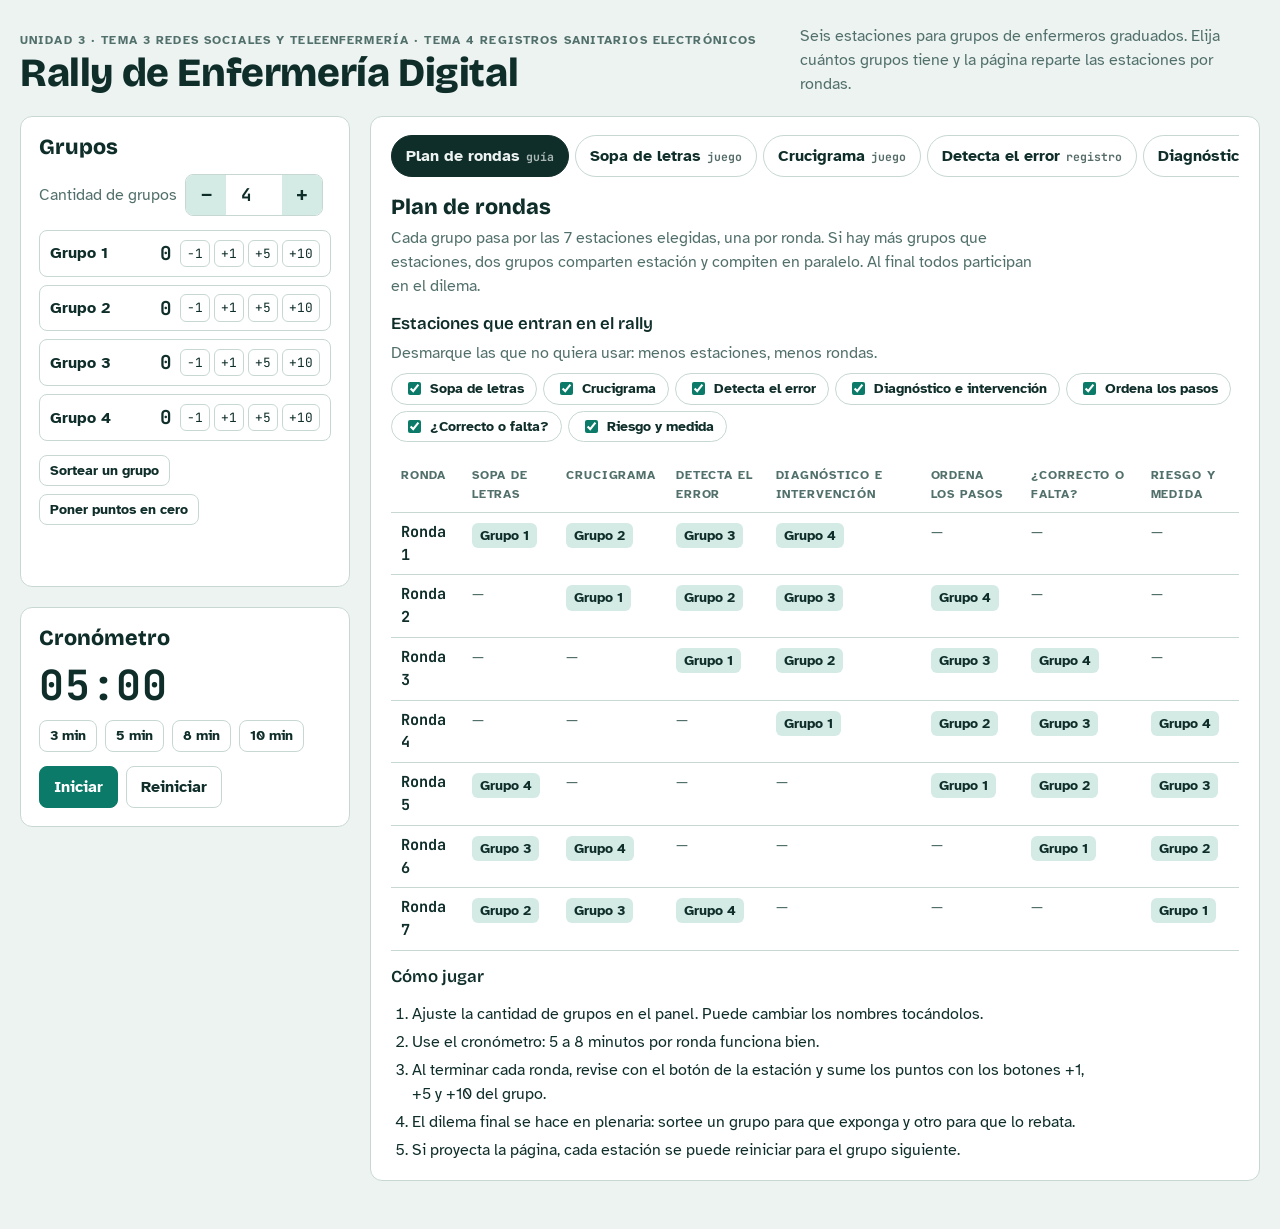
==== rally.html @ b7be3655 "Agregar Rally de Enfermería Digital por estaciones Nuevo juego en rally.html con cantidad de grupos " ====
<!doctype html>
<html lang="es">
<head>
<meta charset="utf-8">
<meta name="viewport" content="width=device-width, initial-scale=1, viewport-fit=cover">
<meta name="description" content="Rally por estaciones para grupos de la Unidad 3 de TIC aplicada en Enfermería.">
<style>
:root{color-scheme:light;padding-top:env(safe-area-inset-top,0px);padding-bottom:env(safe-area-inset-bottom,0px)}
body{margin:0;font:14px system-ui,sans-serif}
img{max-width:100%}
[hidden]{display:none!important}
</style>
<title>Rally de Enfermería Digital</title>
<meta name="claude:viewport-fit-sides" content="cover">
<link rel="preconnect" href="https://fonts.googleapis.com">
<link rel="preconnect" href="https://fonts.gstatic.com" crossorigin>
<link rel="stylesheet" href="https://fonts.googleapis.com/css2?family=Atkinson+Hyperlegible:wght@400;700&family=Bricolage+Grotesque:opsz,wght@12..96,600;12..96,800&family=JetBrains+Mono:wght@500;700&display=swap">
<style>
/* Layout: panel lateral fijo (grupos, puntos, cronómetro) + área de estaciones con pestañas; en teléfono se apila. */
:root{
  --bg:#EDF3F1; --surface:#FFFFFF; --ink:#0F2E2A; --muted:#52706B; --line:#C7D8D3;
  --accent:#0B7A68; --accent-ink:#FFFFFF; --accent-soft:#D4EBE5;
  --ok:#1D7438; --ok-soft:#DCF0E1; --bad:#BE3328; --bad-soft:#F8DDD9;
  --found:#F3C552; --found-ink:#2B2104; --paper-rule:#DCE8F2;
  --f-display:"Bricolage Grotesque", "Segoe UI", system-ui, sans-serif;
  --f-body:"Atkinson Hyperlegible", "Segoe UI", system-ui, sans-serif;
  --f-mono:"JetBrains Mono", ui-monospace, Consolas, monospace;
}
@media (prefers-color-scheme: dark){ :root:not([data-theme="light"]){
  --bg:#0D1917; --surface:#142422; --ink:#E2EEEB; --muted:#8EABA5; --line:#2A423E;
  --accent:#3CC3A6; --accent-ink:#06201B; --accent-soft:#183B35;
  --ok:#62D08F; --ok-soft:#173424; --bad:#FF7E70; --bad-soft:#3B1D1A;
  --found:#C9A033; --found-ink:#1B1403; --paper-rule:#1F3532; color-scheme:dark; } }
:root[data-theme="dark"]{
  --bg:#0D1917; --surface:#142422; --ink:#E2EEEB; --muted:#8EABA5; --line:#2A423E;
  --accent:#3CC3A6; --accent-ink:#06201B; --accent-soft:#183B35;
  --ok:#62D08F; --ok-soft:#173424; --bad:#FF7E70; --bad-soft:#3B1D1A;
  --found:#C9A033; --found-ink:#1B1403; --paper-rule:#1F3532; color-scheme:dark; }

*{box-sizing:border-box}
body{background:var(--bg);color:var(--ink);font-family:var(--f-body);font-size:16px;line-height:1.5;
  padding-left:max(16px,env(safe-area-inset-left,0px));padding-right:max(16px,env(safe-area-inset-right,0px));padding-block:24px 48px}
h1,h2,h3{font-family:var(--f-display);text-wrap:balance;margin:0;line-height:1.15}
h1{font-size:clamp(1.7rem,3.4vw,2.5rem);font-weight:800;letter-spacing:-.01em}
h2{font-size:1.35rem;font-weight:800}
h3{font-size:1.05rem;font-weight:600}
p{margin:0}
button,input,select{font:inherit;color:inherit}
button{cursor:pointer}
:focus-visible{outline:3px solid var(--accent);outline-offset:2px}
.wrap{max-width:1240px;margin:0 auto;display:flex;flex-direction:column;gap:20px}
.top{display:flex;flex-wrap:wrap;align-items:end;justify-content:space-between;gap:12px}
.eyebrow{font-size:.78rem;text-transform:uppercase;letter-spacing:.09em;color:var(--muted);font-weight:700}
.layout{display:grid;grid-template-columns:330px minmax(0,1fr);gap:20px;align-items:start}
@media (max-width:900px){.layout{grid-template-columns:minmax(0,1fr)}}
.panel{background:var(--surface);border:1px solid var(--line);border-radius:12px;padding:18px;display:flex;flex-direction:column;gap:14px;min-width:0}
aside{display:flex;flex-direction:column;gap:20px;position:sticky;top:calc(env(safe-area-inset-top,0px) + 12px)}
@media (max-width:900px){aside{position:static}}

.btn{border:1px solid var(--line);background:var(--surface);border-radius:8px;padding:8px 14px;font-weight:700}
.btn:hover{border-color:var(--accent)}
.btn.primary{background:var(--accent);color:var(--accent-ink);border-color:var(--accent)}
.btn.small{padding:4px 10px;font-size:.88rem}
.row{display:flex;flex-wrap:wrap;gap:8px;align-items:center}
.muted{color:var(--muted)}

/* grupos */
.stepper{display:flex;align-items:center;gap:0;border:1px solid var(--line);border-radius:8px;overflow:hidden;width:max-content}
.stepper button{border:0;background:var(--accent-soft);width:40px;height:40px;font-size:1.2rem;font-weight:700}
.stepper input{width:56px;height:40px;border:0;text-align:center;font-family:var(--f-mono);font-weight:700;font-size:1.1rem;background:var(--surface)}
.groups{display:flex;flex-direction:column;gap:8px;list-style:none;margin:0;padding:0}
.group{display:grid;grid-template-columns:minmax(0,1fr) auto auto;gap:8px;align-items:center;padding:8px 10px;border:1px solid var(--line);border-radius:8px}
.group.lead{border-color:var(--accent);background:var(--accent-soft)}
.group input{border:0;background:transparent;font-weight:700;min-width:0;width:100%;padding:2px 0}
.score{font-family:var(--f-mono);font-weight:700;font-size:1.2rem;min-width:2.5ch;text-align:right;font-variant-numeric:tabular-nums}
.pts{display:flex;gap:4px}
.pts button{border:1px solid var(--line);background:var(--surface);border-radius:6px;font-family:var(--f-mono);font-size:.8rem;padding:3px 6px}
.pick{font-family:var(--f-display);font-weight:800;font-size:1.2rem;color:var(--accent);min-height:1.5em}

/* cronómetro */
.clock{font-family:var(--f-mono);font-size:2.6rem;font-weight:700;letter-spacing:.02em;font-variant-numeric:tabular-nums;line-height:1}
.clock.done{color:var(--bad);animation:blink 1s steps(2) 4}
@keyframes blink{50%{opacity:.25}}
@media (prefers-reduced-motion:reduce){.clock.done{animation:none}}

/* pestañas */
.tabs{display:flex;gap:6px;overflow-x:auto;padding-bottom:4px;scrollbar-width:thin}
.tab{flex:0 0 auto;border:1px solid var(--line);background:var(--surface);border-radius:999px;padding:8px 14px;font-weight:700;white-space:nowrap}
.tab[aria-selected="true"]{background:var(--ink);color:var(--bg);border-color:var(--ink)}
.tab .kind{font-family:var(--f-mono);font-size:.72rem;opacity:.7;margin-left:6px}
.station{display:flex;flex-direction:column;gap:16px}
.station-head{display:flex;flex-wrap:wrap;justify-content:space-between;gap:10px;align-items:start}
.station-head p{max-width:65ch}
.badge{font-family:var(--f-mono);font-size:.8rem;border:1px solid var(--accent);color:var(--accent);border-radius:999px;padding:2px 10px;white-space:nowrap}
.result{border-radius:8px;padding:10px 14px;font-weight:700}
.result.good{background:var(--ok-soft);color:var(--ok)}
.result.mid{background:var(--bad-soft);color:var(--bad)}

/* plan */
.table-wrap{overflow-x:auto}
table{border-collapse:collapse;width:100%;font-size:.95rem}
th,td{border-bottom:1px solid var(--line);padding:8px 10px;text-align:left;vertical-align:top}
th{font-size:.78rem;text-transform:uppercase;letter-spacing:.07em;color:var(--muted)}
td.r{font-family:var(--f-mono);font-weight:700}
.chip{display:inline-block;border-radius:6px;padding:2px 8px;background:var(--accent-soft);font-weight:700;font-size:.88rem;margin:2px 4px 2px 0}
ol.rules{margin:0;padding-left:1.3em;display:flex;flex-direction:column;gap:4px;max-width:70ch}

/* sopa */
.ws{display:grid;grid-template-columns:minmax(0,auto) minmax(0,1fr);gap:20px;align-items:start}
@media (max-width:760px){.ws{grid-template-columns:minmax(0,1fr)}}
.grid{display:grid;gap:2px;touch-action:none;user-select:none;-webkit-user-select:none;width:min(100%,560px);aspect-ratio:1;max-width:100%}
.cell{display:flex;align-items:center;justify-content:center;font-family:var(--f-mono);font-weight:700;font-size:clamp(.7rem,2.2vw,1.1rem);border-radius:4px;background:var(--bg);cursor:pointer}
.cell.sel{background:var(--accent);color:var(--accent-ink)}
.cell.found{background:var(--found);color:var(--found-ink)}
.clues{list-style:none;margin:0;padding:0;display:flex;flex-direction:column;gap:8px}
.clues li{display:grid;grid-template-columns:auto minmax(0,1fr);gap:10px;align-items:baseline;padding-bottom:8px;border-bottom:1px dashed var(--line)}
.clues .n{font-family:var(--f-mono);color:var(--muted);font-size:.85rem}
.clues .ans{font-family:var(--f-mono);font-size:.85rem;color:var(--muted);letter-spacing:.08em}
.clues li.ok .ans{color:var(--ok);font-weight:700}
.clues li.ok{opacity:.75}

/* nota de enfermería */
.note{background:var(--surface);border:1px solid var(--line);border-left:6px solid var(--accent);border-radius:8px;padding:18px 20px;
  background-image:repeating-linear-gradient(to bottom,transparent 0 35px,var(--paper-rule) 35px 36px);line-height:36px;font-size:1.05rem}
.note-meta{font-family:var(--f-mono);font-size:.82rem;color:var(--muted);line-height:1.6;margin-bottom:6px}
.seg{border:0;background:transparent;padding:2px 3px;border-radius:4px;text-align:left;line-height:1.6;display:inline;font-size:inherit}
.seg:hover{background:var(--accent-soft)}
.seg.marked{background:var(--bad-soft);text-decoration:underline wavy var(--bad);text-underline-offset:4px}
.seg.hit{background:var(--ok-soft);text-decoration:underline wavy var(--ok)}
.seg.miss{outline:2px dashed var(--bad);outline-offset:1px}
.seg.wrong{background:var(--bad-soft);text-decoration:line-through}
.why{margin:0;padding-left:1.2em;display:flex;flex-direction:column;gap:6px}

/* ordenar */
.seg-toggle{display:flex;flex-wrap:wrap;gap:6px}
.steps{list-style:none;margin:0;padding:0;display:flex;flex-direction:column;gap:8px}
.step{display:grid;grid-template-columns:2.2em minmax(0,1fr) auto;gap:10px;align-items:center;border:1px solid var(--line);border-radius:8px;padding:10px 12px;background:var(--surface)}
.step .pos{font-family:var(--f-mono);font-weight:700;color:var(--muted)}
.step.ok{border-color:var(--ok);background:var(--ok-soft)}
.step.no{border-color:var(--bad);background:var(--bad-soft)}
.step .mv{display:flex;gap:4px}
.step .mv button{width:36px;height:36px;border:1px solid var(--line);border-radius:6px;background:var(--surface);font-weight:700}

/* correcto o falta */
.cards{display:grid;grid-template-columns:repeat(auto-fill,minmax(260px,1fr));gap:12px}
.card{border:1px solid var(--line);border-radius:10px;padding:14px;display:flex;flex-direction:column;gap:10px;background:var(--surface)}
.card .q{font-weight:700}
.card .opts{display:flex;gap:6px;margin-top:auto}
.card .opts button{flex:1;border:1px solid var(--line);border-radius:6px;padding:6px;background:var(--bg);font-weight:700}
.card.good{border-color:var(--ok)}
.card.bad{border-color:var(--bad)}
.card .exp{font-size:.92rem}
.card.good .verdict{color:var(--ok);font-weight:700}
.card.bad .verdict{color:var(--bad);font-weight:700}

/* emparejar */
.match{display:flex;flex-direction:column;gap:10px}
.mrow{display:grid;grid-template-columns:minmax(0,1fr) minmax(0,1fr);gap:12px;align-items:center;padding:10px 12px;border:1px solid var(--line);border-radius:8px}
@media (max-width:620px){.mrow{grid-template-columns:minmax(0,1fr)}}
.mrow select{width:100%;padding:8px;border:1px solid var(--line);border-radius:6px;background:var(--bg)}
.mrow.ok{border-color:var(--ok);background:var(--ok-soft)}
.mrow.no{border-color:var(--bad);background:var(--bad-soft)}

/* dilema */
.dilemma{border:2px solid var(--ink);border-radius:12px;padding:20px;display:flex;flex-direction:column;gap:12px}
.dilemma ol{margin:0;padding-left:1.3em;display:flex;flex-direction:column;gap:6px}
.dilemma .who{font-family:var(--f-mono);font-size:.85rem;color:var(--muted)}
/* selección de estaciones */
.toggles{display:flex;flex-wrap:wrap;gap:6px}
.toggles label{display:inline-flex;gap:6px;align-items:center;border:1px solid var(--line);border-radius:999px;padding:4px 12px;font-weight:700;font-size:.9rem;cursor:pointer}
.toggles input{accent-color:var(--accent)}

/* crucigrama */
.cwgrid{display:grid;gap:2px;max-width:100%}
.cwcell{position:relative;aspect-ratio:1;background:var(--surface);border:1.5px solid var(--ink);border-radius:3px}
.cwcell input{width:100%;height:100%;border:0;background:transparent;text-align:center;font-family:var(--f-mono);font-weight:700;font-size:clamp(.75rem,2.4vw,1.2rem);text-transform:uppercase;padding:0;border-radius:2px}
.cwcell input:focus{outline:3px solid var(--accent);outline-offset:-3px}
.cwcell .num{position:absolute;top:2px;left:3px;font-size:.6rem;font-family:var(--f-mono);color:var(--muted);pointer-events:none;line-height:1}
.cwblank{aspect-ratio:1}
.cwcell.act{background:var(--accent-soft)}
.cwcell.ok{background:var(--ok-soft)}
.cwcell.bad{background:var(--bad-soft)}
.clues li{cursor:pointer}
.clues li.act{background:var(--accent-soft);border-radius:6px}

/* NANDA-NIC */
.nrow{display:grid;grid-template-columns:minmax(0,1.3fr) minmax(0,1fr) minmax(0,1fr);gap:10px;align-items:center;padding:10px 12px;border:1px solid var(--line);border-radius:8px}
@media (max-width:760px){.nrow{grid-template-columns:minmax(0,1fr)}}
.nrow select{width:100%;padding:8px;border:1px solid var(--line);border-radius:6px;background:var(--bg)}
.nrow select.ok{border-color:var(--ok);background:var(--ok-soft)}
.nrow select.no{border-color:var(--bad);background:var(--bad-soft)}
.nhead{display:grid;grid-template-columns:minmax(0,1.3fr) minmax(0,1fr) minmax(0,1fr);gap:10px;padding:0 12px;font-size:.78rem;text-transform:uppercase;letter-spacing:.07em;color:var(--muted);font-weight:700}
@media (max-width:760px){.nhead{display:none}}
</style>
</head>
<body>
<div class="wrap">
  <header class="top">
    <div>
      <div class="eyebrow">Unidad 3 · Tema 3 Redes sociales y teleenfermería · Tema 4 Registros sanitarios electrónicos</div>
      <h1>Rally de Enfermería Digital</h1>
    </div>
    <p class="muted" style="max-width:46ch">Seis estaciones para grupos de enfermeros graduados. Elija cuántos grupos tiene y la página reparte las estaciones por rondas.</p>
  </header>

  <div class="layout">
    <aside>
      <section class="panel" aria-labelledby="g-title">
        <h2 id="g-title">Grupos</h2>
        <div class="row">
          <label for="gcount" class="muted">Cantidad de grupos</label>
          <div class="stepper">
            <button type="button" id="gminus" aria-label="Quitar un grupo">−</button>
            <input id="gcount" type="number" min="1" max="12" value="4" inputmode="numeric">
            <button type="button" id="gplus" aria-label="Agregar un grupo">+</button>
          </div>
        </div>
        <ul class="groups" id="groups"></ul>
        <div class="row">
          <button class="btn small" id="pickGroup" type="button">Sortear un grupo</button>
          <button class="btn small" id="resetScores" type="button">Poner puntos en cero</button>
        </div>
        <div class="pick" id="pickOut" aria-live="polite"></div>
        <p class="muted" id="resetConfirm" hidden>
          ¿Borrar todos los puntos?
          <button class="btn small" id="resetYes" type="button">Sí, borrar</button>
          <button class="btn small" id="resetNo" type="button">Cancelar</button>
        </p>
      </section>

      <section class="panel" aria-labelledby="t-title">
        <h2 id="t-title">Cronómetro</h2>
        <div class="clock" id="clock" aria-live="off">05:00</div>
        <div class="row" id="presets">
          <button class="btn small" data-min="3" type="button">3 min</button>
          <button class="btn small" data-min="5" type="button">5 min</button>
          <button class="btn small" data-min="8" type="button">8 min</button>
          <button class="btn small" data-min="10" type="button">10 min</button>
        </div>
        <div class="row">
          <button class="btn primary" id="tStart" type="button">Iniciar</button>
          <button class="btn" id="tReset" type="button">Reiniciar</button>
        </div>
      </section>
    </aside>

    <main class="panel" style="padding:18px 20px">
      <div class="tabs" role="tablist" id="tabs"></div>
      <div id="stations"></div>
    </main>
  </div>
</div>

<script>
(function(){
"use strict";
const $=(s,r=document)=>r.querySelector(s);
const el=(tag,attrs={},...kids)=>{const e=document.createElement(tag);for(const k in attrs){if(k==="class")e.className=attrs[k];else if(k==="text")e.textContent=attrs[k];else if(k.startsWith("on"))e.addEventListener(k.slice(2),attrs[k]);else e.setAttribute(k,attrs[k]);}kids.flat().forEach(c=>e.append(c));return e;};
const shuffle=(a,r=Math.random)=>{a=a.slice();for(let i=a.length-1;i>0;i--){const j=Math.floor(r()*(i+1));[a[i],a[j]]=[a[j],a[i]];}return a;};
const store={get(k,d){try{const v=localStorage.getItem(k);return v?JSON.parse(v):d;}catch(e){return d;}},set(k,v){try{localStorage.setItem(k,JSON.stringify(v));}catch(e){}}};

/* ---------- GRUPOS ---------- */
let G=store.get("rally-groups",{n:4,names:[],scores:[]});
function norm(){G.n=Math.max(1,Math.min(12,parseInt(G.n)||1));for(let i=0;i<G.n;i++){if(!G.names[i])G.names[i]="Grupo "+(i+1);if(typeof G.scores[i]!=="number")G.scores[i]=0;}}
function save(){store.set("rally-groups",G);}
function renderGroups(){
  norm();$("#gcount").value=G.n;
  const ul=$("#groups");ul.innerHTML="";
  const max=Math.max(...G.scores.slice(0,G.n));
  for(let i=0;i<G.n;i++){
    const name=el("input",{id:"gname"+i,"aria-label":"Nombre del grupo "+(i+1),value:G.names[i]});
    name.addEventListener("input",()=>{G.names[i]=name.value||("Grupo "+(i+1));save();renderPlan();});
    const sc=el("span",{class:"score",text:G.scores[i]});
    const pts=el("div",{class:"pts"},
      ...[-1,1,5,10].map(v=>el("button",{type:"button","aria-label":(v>0?"Sumar ":"Restar ")+Math.abs(v)+" a "+G.names[i],text:(v>0?"+":"−")+Math.abs(v),onclick:()=>{G.scores[i]=G.scores[i]+v;save();renderGroups();}})));
    ul.append(el("li",{class:"group"+(max>0&&G.scores[i]===max?" lead":"")},name,sc,pts));
  }
}
function setCount(n){G.n=n;norm();save();renderGroups();renderPlan();}
$("#gminus").onclick=()=>setCount(G.n-1);
$("#gplus").onclick=()=>setCount(G.n+1);
$("#gcount").addEventListener("change",e=>setCount(e.target.value));
$("#pickGroup").onclick=()=>{const i=Math.floor(Math.random()*G.n);$("#pickOut").textContent="Le toca a: "+G.names[i];};
$("#resetScores").onclick=()=>{$("#resetConfirm").hidden=false;};
$("#resetNo").onclick=()=>{$("#resetConfirm").hidden=true;};
$("#resetYes").onclick=()=>{G.scores=G.scores.map(()=>0);save();renderGroups();$("#resetConfirm").hidden=true;};

/* ---------- CRONÓMETRO ---------- */
let total=300,left=300,timer=null,actx=null;
const fmt=s=>String(Math.floor(s/60)).padStart(2,"0")+":"+String(s%60).padStart(2,"0");
function drawClock(){const c=$("#clock");c.textContent=fmt(left);c.classList.toggle("done",left===0);}
function beep(){try{actx=actx||new (window.AudioContext||window.webkitAudioContext)();[0,.35,.7].forEach(t=>{const o=actx.createOscillator(),g=actx.createGain();o.frequency.value=880;o.connect(g);g.connect(actx.destination);g.gain.setValueAtTime(.2,actx.currentTime+t);g.gain.exponentialRampToValueAtTime(.001,actx.currentTime+t+.3);o.start(actx.currentTime+t);o.stop(actx.currentTime+t+.3);});}catch(e){}}
function stop(){clearInterval(timer);timer=null;$("#tStart").textContent="Iniciar";}
$("#tStart").onclick=()=>{
  try{actx=actx||new (window.AudioContext||window.webkitAudioContext)();}catch(e){}
  if(timer){stop();return;}
  if(left===0)left=total;
  $("#tStart").textContent="Pausar";
  timer=setInterval(()=>{left=Math.max(0,left-1);drawClock();if(left===0){stop();beep();}},1000);
};
$("#tReset").onclick=()=>{stop();left=total;drawClock();};
$("#presets").addEventListener("click",e=>{const m=e.target.dataset.min;if(!m)return;stop();total=left=m*60;drawClock();});

/* ---------- ESTACIONES ---------- */
const STATIONS=[
  {id:"plan",name:"Plan de rondas",kind:"guía"},
  {id:"sopa",name:"Sopa de letras",kind:"juego",pts:"1 pt por palabra",rot:true},
  {id:"cruci",name:"Crucigrama",kind:"juego",pts:"1 pt por palabra",rot:true},
  {id:"error",name:"Detecta el error",kind:"registro",pts:"2 pts por error, −1 por marca falsa",rot:true},
  {id:"nanda",name:"Diagnóstico e intervención",kind:"NANDA-NIC",pts:"1 pt por acierto",rot:true},
  {id:"orden",name:"Ordena los pasos",kind:"protocolo",pts:"5 pts si todo está en orden",rot:true},
  {id:"juicio",name:"¿Correcto o falta?",kind:"ética",pts:"1 pt por acierto",rot:true},
  {id:"empareja",name:"Riesgo y medida",kind:"seguridad",pts:"1 pt por par",rot:true},
  {id:"dilema",name:"Dilema final",kind:"debate",pts:"hasta 10 pts"}
];
function activeRot(){const on=store.get("rally-on",null);const all=STATIONS.filter(s=>s.rot);const act=on?all.filter(s=>on.includes(s.id)):all;return act.length?act:all;}
const tabs=$("#tabs"),host=$("#stations");
let current=store.get("rally-tab","plan");
STATIONS.forEach(s=>{
  tabs.append(el("button",{class:"tab",role:"tab",id:"tab-"+s.id,"aria-controls":"st-"+s.id,type:"button",onclick:()=>show(s.id)},s.name,el("span",{class:"kind",text:s.kind})));
  host.append(el("section",{class:"station",id:"st-"+s.id,role:"tabpanel","aria-labelledby":"tab-"+s.id}));
});
function show(id){current=id;store.set("rally-tab",id);STATIONS.forEach(s=>{$("#tab-"+s.id).setAttribute("aria-selected",s.id===id);$("#st-"+s.id).hidden=s.id!==id;});}
function head(s,desc,...extra){return el("div",{class:"station-head"},el("div",{style:"display:flex;flex-direction:column;gap:6px"},el("h2",{text:s.name}),el("p",{class:"muted",text:desc})),el("div",{class:"row"},s.pts?el("span",{class:"badge",text:s.pts}):"",...extra));}
const S=id=>STATIONS.find(s=>s.id===id);

/* PLAN */
function renderPlan(){
  const box=$("#st-plan");box.innerHTML="";
  const ROT=activeRot();
  box.append(head(S("plan"),"Cada grupo pasa por las "+ROT.length+" estaciones elegidas, una por ronda. Si hay más grupos que estaciones, dos grupos comparten estación y compiten en paralelo. Al final todos participan en el dilema."));
  const tg=el("div",{class:"toggles"});
  STATIONS.filter(s=>s.rot).forEach(s=>{const cb=el("input",{type:"checkbox",id:"on-"+s.id});cb.checked=ROT.includes(s);
    cb.addEventListener("change",()=>{const ids=[...tg.querySelectorAll("input:checked")].map(x=>x.id.slice(3));if(!ids.length){cb.checked=true;return;}store.set("rally-on",ids);renderPlan();});
    tg.append(el("label",{for:"on-"+s.id},cb,s.name));});
  box.append(el("div",{style:"display:flex;flex-direction:column;gap:8px"},el("h3",{text:"Estaciones que entran en el rally"}),el("p",{class:"muted",text:"Desmarque las que no quiera usar: menos estaciones, menos rondas."}),tg));
  const rows=ROT.map((_,r)=>{
    const by=ROT.map(()=>[]);
    for(let g=0;g<G.n;g++)by[(g+r)%ROT.length].push(G.names[g]);
    return el("tr",{},el("td",{class:"r",text:"Ronda "+(r+1)}),...by.map(list=>el("td",{},...(list.length?list.map(n=>el("span",{class:"chip",text:n})):[el("span",{class:"muted",text:"—"})]))));
  });
  box.append(el("div",{class:"table-wrap"},el("table",{},el("thead",{},el("tr",{},el("th",{text:"Ronda"}),...ROT.map(s=>el("th",{text:s.name})))),el("tbody",{},...rows))));
  box.append(el("h3",{text:"Cómo jugar"}));
  box.append(el("ol",{class:"rules"},
    el("li",{text:"Ajuste la cantidad de grupos en el panel. Puede cambiar los nombres tocándolos."}),
    el("li",{text:"Use el cronómetro: 5 a 8 minutos por ronda funciona bien."}),
    el("li",{text:"Al terminar cada ronda, revise con el botón de la estación y sume los puntos con los botones +1, +5 y +10 del grupo."}),
    el("li",{text:"El dilema final se hace en plenaria: sortee un grupo para que exponga y otro para que lo rebata."}),
    el("li",{text:"Si proyecta la página, cada estación se puede reiniciar para el grupo siguiente."})
  ));
}

/* SOPA DE LETRAS */
const WORDS=[
  ["TELEENFERMERIA","Cuidado enfermero brindado a distancia con apoyo de las TIC."],
  ["TELEMONITOREO","Seguimiento remoto de glucemia, peso o presión con dispositivos conectados."],
  ["CONSENTIMIENTO","Se obtiene antes de publicar la imagen de un paciente y puede revocarse en cualquier momento."],
  ["AUTENTICACION","Verifica que quien entra al RSE es realmente quien dice ser."],
  ["INTEROPERABLE","Así debe ser un RSE para que la alergia registrada en el centro de salud aparezca en el hospital."],
  ["BRECHADIGITAL","Desigualdad en acceso a internet y dispositivos (dos palabras, juntas)."],
  ["TRAZABILIDAD","Permite reconstruir quién hizo qué, cuándo y por qué durante el cuidado."],
  ["CONFIDENCIAL","Información que solo conocen quienes participan en la atención del paciente."],
  ["AUDITORIA","Revela que 19 personas sin relación asistencial abrieron la historia de un paciente."],
  ["PRIVACIDAD","Derecho del paciente a decidir quién conoce sus datos de salud."],
  ["ENMIENDA","Forma correcta de corregir una dosis mal registrada sin borrar el original."],
  ["CIFRADO","Vuelve ilegibles los datos de una laptop perdida para quien no tiene la clave."]
];
const SIZE=15;
let ws=null,showWords=false;
function mulberry(a){return function(){a|=0;a=a+0x6D2B79F5|0;let t=Math.imul(a^a>>>15,1|a);t=t+Math.imul(t^t>>>7,61|t)^t;return((t^t>>>14)>>>0)/4294967296;};}
function buildWS(seed){
  const dirs=[[0,1],[1,0],[1,1],[-1,1],[0,-1],[-1,0],[-1,-1],[1,-1]];
  for(let attempt=0;attempt<50;attempt++){
    const r=mulberry(seed+attempt*7919),grid=Array(SIZE*SIZE).fill(""),place=[];let ok=true;
    for(const [w] of [...WORDS].sort((a,b)=>b[0].length-a[0].length)){
      let done=false;
      for(let t=0;t<400&&!done;t++){
        const [dr,dc]=dirs[Math.floor(r()*dirs.length)],r0=Math.floor(r()*SIZE),c0=Math.floor(r()*SIZE);
        const r1=r0+dr*(w.length-1),c1=c0+dc*(w.length-1);
        if(r1<0||r1>=SIZE||c1<0||c1>=SIZE)continue;
        const cells=[];let fits=true;
        for(let k=0;k<w.length;k++){const i=(r0+dr*k)*SIZE+(c0+dc*k);if(grid[i]&&grid[i]!==w[k]){fits=false;break;}cells.push(i);}
        if(!fits)continue;
        cells.forEach((i,k)=>grid[i]=w[k]);place.push({w,cells});done=true;
      }
      if(!done){ok=false;break;}
    }
    if(!ok)continue;
    const L="AEIOUSRNTLCDMPBGVQHFJ";
    for(let i=0;i<grid.length;i++)if(!grid[i])grid[i]=L[Math.floor(r()*L.length)];
    return {grid,place,found:new Set()};
  }
}
function renderSopa(seed){
  ws=buildWS(seed);const box=$("#st-sopa");box.innerHTML="";
  const toggle=el("button",{class:"btn small",type:"button",text:showWords?"Ocultar palabras":"Mostrar palabras"});
  toggle.onclick=()=>{showWords=!showWords;toggle.textContent=showWords?"Ocultar palabras":"Mostrar palabras";drawClues();};
  box.append(head(S("sopa"),"Las palabras no están en una lista: hay que deducirlas de cada pista. Pueden estar en horizontal, vertical, diagonal y al revés. Arrastre sobre las letras para marcarlas.",toggle,el("button",{class:"btn small",type:"button",text:"Nueva sopa",onclick:()=>renderSopa(Date.now()%100000)})));
  const grid=el("div",{class:"grid",style:`grid-template-columns:repeat(${SIZE},1fr)`,role:"grid","aria-label":"Sopa de letras"});
  ws.grid.forEach((ch,i)=>grid.append(el("div",{class:"cell","data-i":i,text:ch})));
  const status=el("div",{class:"result good",id:"wsStatus",hidden:""});
  const clues=el("ol",{class:"clues",id:"clues"});
  box.append(el("div",{class:"ws"},grid,el("div",{style:"display:flex;flex-direction:column;gap:12px;min-width:0"},status,clues)));
  let start=null,line=[];
  const cellAt=e=>{const t=document.elementFromPoint(e.clientX,e.clientY);return t&&t.classList.contains("cell")?+t.dataset.i:null;};
  const paint=()=>grid.querySelectorAll(".cell").forEach(c=>c.classList.toggle("sel",line.includes(+c.dataset.i)));
  grid.addEventListener("pointerdown",e=>{const i=cellAt(e);if(i===null)return;start=i;line=[i];paint();grid.setPointerCapture(e.pointerId);e.preventDefault();});
  grid.addEventListener("pointermove",e=>{if(start===null)return;const i=cellAt(e);if(i===null)return;
    const r0=Math.floor(start/SIZE),c0=start%SIZE,r1=Math.floor(i/SIZE),c1=i%SIZE,dr=r1-r0,dc=c1-c0;
    if(dr!==0&&dc!==0&&Math.abs(dr)!==Math.abs(dc))return;
    const n=Math.max(Math.abs(dr),Math.abs(dc)),sr=Math.sign(dr),sc=Math.sign(dc);line=[];
    for(let k=0;k<=n;k++)line.push((r0+sr*k)*SIZE+(c0+sc*k));paint();});
  const end=()=>{if(start===null)return;
    const key=line.join(","),rev=line.slice().reverse().join(",");
    const hit=ws.place.find(p=>!ws.found.has(p.w)&&(p.cells.join(",")===key||p.cells.join(",")===rev));
    if(hit){ws.found.add(hit.w);hit.cells.forEach(i=>grid.children[i].classList.add("found"));drawClues();}
    start=null;line=[];paint();};
  grid.addEventListener("pointerup",end);grid.addEventListener("pointercancel",end);
  drawClues();
}
function drawClues(){
  const ol=$("#clues");if(!ol)return;ol.innerHTML="";
  WORDS.forEach(([w,clue],k)=>{
    const got=ws.found.has(w);
    const ans=got||showWords?w:"_ ".repeat(w.length).trim()+"  ("+w.length+")";
    ol.append(el("li",{class:got?"ok":""},el("span",{class:"n",text:String(k+1).padStart(2,"0")}),el("div",{},el("div",{text:clue}),el("div",{class:"ans",text:ans}))));
  });
  const st=$("#wsStatus");st.hidden=ws.found.size===0;
  st.textContent=ws.found.size===WORDS.length?"¡Completa! "+WORDS.length+" de "+WORDS.length+" palabras.":"Encontradas: "+ws.found.size+" de "+WORDS.length;
}

/* DETECTA EL ERROR */
const NOTE=[
  {t:"Paciente masculino de 68 años, con diagnóstico de neumonía adquirida en la comunidad; antecedentes de HTA y DM2.",e:false},
  {t:"Paciente se ve bien y tranquilo.",e:true,why:"Es una apreciación subjetiva: no describe hallazgos observables ni medibles (conciencia, patrón respiratorio, coloración)."},
  {t:"14:00 · T° 38,5 °C, FC 98 lpm, FR 24 rpm, PA 138/84 mmHg, SatO₂ 92 % con O₂ por cánula nasal a 2 L/min.",e:false},
  {t:"Se deja registrada la ceftriaxona 1 g IV de las 16:00 para adelantar trabajo.",e:true,why:"Nunca se registra una intervención antes de realizarla. Si no se administra, el registro es falso y pone en riesgo al paciente."},
  {t:"Refiere dolor torácico 3/10 (EVA), punzante, en hemitórax derecho, que aumenta con la tos.",e:false},
  {t:"Se informa al médico.",e:true,why:"Falta a quién, a qué hora, qué se informó y qué indicó. Sin esos datos no hay trazabilidad."},
  {t:"Paracetamol: se borra «2 g» y se reemplaza por «1 g».",e:true,why:"No se borra un registro. Se hace una enmienda que conserve el original, con fecha, hora, motivo y firma."},
  {t:"El hijo solicita información; se consulta al paciente, consciente y orientado, que autoriza informar solo su estado general.",e:false},
  {t:"Pte c/ NAC, s/p ATB, BIC OK.",e:true,why:"Abreviaturas no estandarizadas y ambiguas (por ejemplo, «s/p» puede leerse como «sin pauta» o «status post»). Generan errores de interpretación."},
  {t:"Registrado con el usuario de la Lcda. Torres porque mi sesión estaba bloqueada.",e:true,why:"Cada registro debe hacerse con credenciales propias. Usar las de otra persona anula la autoría y la responsabilidad legal."},
  {t:"Se eleva la cabecera a 45°, se enseña tos asistida; el paciente realiza la técnica correctamente.",e:false}
];
function renderError(){
  const box=$("#st-error");box.innerHTML="";
  const errN=NOTE.filter(n=>n.e).length;
  const out=el("div",{}),why=el("div",{});
  box.append(head(S("error"),"Esta nota de enfermería de Juan Pérez tiene "+errN+" errores de registro. Toque cada frase incorrecta para marcarla y luego revise.",
    el("button",{class:"btn small primary",type:"button",text:"Revisar",onclick:check}),
    el("button",{class:"btn small",type:"button",text:"Reiniciar",onclick:renderError})));
  const note=el("div",{class:"note"},el("div",{class:"note-meta",text:"NOTA DE ENFERMERÍA · Medicina Interna · Cama 12 · Turno vespertino"}));
  NOTE.forEach((n,i)=>{const b=el("button",{class:"seg",type:"button","data-i":i,"aria-pressed":"false",text:n.t});b.onclick=()=>{if(b.dataset.locked)return;b.classList.toggle("marked");b.setAttribute("aria-pressed",b.classList.contains("marked"));};note.append(b," ");});
  box.append(note,out,why);
  function check(){
    let hit=0,fp=0;
    note.querySelectorAll(".seg").forEach(b=>{const n=NOTE[+b.dataset.i],m=b.classList.contains("marked");b.dataset.locked="1";b.classList.remove("marked");
      if(n.e&&m){b.classList.add("hit");hit++;}else if(n.e){b.classList.add("miss");}else if(m){b.classList.add("wrong");fp++;}});
    out.innerHTML="";out.append(el("div",{class:"result "+(hit===errN&&fp===0?"good":"mid"),text:`Errores encontrados: ${hit} de ${errN} · Marcas incorrectas: ${fp} · Puntaje sugerido: ${Math.max(0,hit*2-fp)}`}));
    why.innerHTML="";why.append(el("h3",{text:"Por qué son errores"}),el("ul",{class:"why"},...NOTE.filter(n=>n.e).map(n=>el("li",{},el("strong",{text:"«"+n.t+"» "}),n.why))));
  }
}

/* ORDENA LOS PASOS */
const SEQS={
  dosis:{label:"Corregir una dosis mal registrada en el RSE",steps:[
    "Detectar la discrepancia y verificar la dosis realmente administrada (orden médica, hoja de medicación, bomba).",
    "Valorar al paciente para descartar efectos por el error.",
    "Agregar una enmienda sin borrar ni sobrescribir el registro original.",
    "Indicar fecha, hora, motivo de la corrección y firmar con el usuario propio.",
    "Informar al médico o a la jefatura y notificar el evento según el protocolo de seguridad del paciente."]},
  tele:{label:"Alerta de telemonitoreo: paciente con insuficiencia cardíaca sube 2 kg en 48 h",steps:[
    "Verificar que el dato sea fiable: dispositivo, hora y condiciones de la medición.",
    "Contactar al paciente y valorar signos de alarma (disnea, ortopnea, edema, diuresis).",
    "Aplicar el protocolo de escalamiento y comunicar el caso al médico tratante.",
    "Ejecutar la conducta indicada: valoración presencial o ajuste del tratamiento.",
    "Documentar en el RSE la alerta, la valoración, la comunicación y la conducta.",
    "Programar el seguimiento y reforzar la educación sobre autocontrol del peso."]},
  red:{label:"Una publicación tuya con un paciente se vuelve viral y él pide retirarla",steps:[
    "Retirar la publicación de inmediato: el consentimiento es revocable.",
    "Conversar con el paciente, ofrecer disculpas y escuchar su preocupación.",
    "Informar a la jefatura o al comité de ética de la institución.",
    "Solicitar a la plataforma la eliminación de copias o capturas difundidas.",
    "Documentar lo actuado y revisar la política institucional de uso de redes."]}
};
let seqKey="dosis",seqOrder=[];
function renderOrden(reshuffle=true){
  const box=$("#st-orden");box.innerHTML="";
  const seq=SEQS[seqKey];
  if(reshuffle){do{seqOrder=shuffle(seq.steps.map((_,i)=>i));}while(seqOrder.every((v,i)=>v===i));}
  const out=el("div",{});
  box.append(head(S("orden"),"Elija un escenario. Los pasos están desordenados: muévalos con las flechas hasta dejar la secuencia correcta.",
    el("button",{class:"btn small primary",type:"button",text:"Revisar",onclick:()=>check()}),
    el("button",{class:"btn small",type:"button",text:"Mezclar otra vez",onclick:()=>renderOrden(true)})));
  box.append(el("div",{class:"seg-toggle"},...Object.entries(SEQS).map(([k,s])=>el("button",{class:"btn small"+(k===seqKey?" primary":""),type:"button",text:s.label,onclick:()=>{seqKey=k;renderOrden(true);}}))));
  const ul=el("ol",{class:"steps"});
  seqOrder.forEach((si,pos)=>{
    const up=el("button",{type:"button","aria-label":"Subir",text:"↑",onclick:()=>{if(pos>0){[seqOrder[pos-1],seqOrder[pos]]=[seqOrder[pos],seqOrder[pos-1]];renderOrden(false);}}});
    const dn=el("button",{type:"button","aria-label":"Bajar",text:"↓",onclick:()=>{if(pos<seqOrder.length-1){[seqOrder[pos+1],seqOrder[pos]]=[seqOrder[pos],seqOrder[pos+1]];renderOrden(false);}}});
    ul.append(el("li",{class:"step"},el("span",{class:"pos",text:pos+1}),el("span",{text:seq.steps[si]}),el("span",{class:"mv"},up,dn)));
  });
  box.append(ul,out);
  function check(){let ok=0;[...ul.children].forEach((li,pos)=>{const good=seqOrder[pos]===pos;li.classList.toggle("ok",good);li.classList.toggle("no",!good);if(good)ok++;});
    out.innerHTML="";out.append(el("div",{class:"result "+(ok===seqOrder.length?"good":"mid"),text:ok===seqOrder.length?"Secuencia correcta. 5 puntos.":ok+" de "+seqOrder.length+" pasos en su lugar. Discutan por qué y vuelvan a intentar."}));}
}

/* CORRECTO O FALTA */
const JUDGE=[
  ["Abrir con tu usuario la historia de un vecino hospitalizado en otro servicio para saber cómo sigue.",false,"Tener credenciales no autoriza el acceso: falta la relación asistencial. Además queda registrado en la auditoría."],
  ["Acceder a la historia restringida de un paciente inconsciente en Emergencias, registrando en el sistema el motivo del acceso.",true,"Es un acceso de emergencia justificado por beneficencia, con trazabilidad. El paciente debe ser informado después."],
  ["Enviar al WhatsApp del servicio la foto de una herida donde se ve la pulsera con el nombre del paciente.",false,"Expone datos identificativos en un canal no institucional y sin control de acceso."],
  ["Publicar en tu perfil profesional una infografía sobre pie diabético citando guías del MSP.",true,"Es educación sanitaria basada en evidencia y sin datos de pacientes."],
  ["Informar el diagnóstico al hijo de un paciente consciente y orientado sin consultarle a él.",false,"La información pertenece al paciente capaz. Se requiere su autorización."],
  ["Cerrar la sesión abierta de un colega y registrar el signo vital con tu propio usuario.",true,"Mantiene la autoría del registro y evita que otro responda por tu intervención."],
  ["Publicar: «Turno durísimo, perdimos al paciente de 34 años del accidente de la Perimetral».",false,"No hay nombre, pero la edad, el evento y el lugar permiten identificarlo de forma indirecta."],
  ["Hacer una videoconsulta desde una cafetería con el altavoz del teléfono.",false,"Terceros pueden escuchar información clínica. La privacidad del entorno también es responsabilidad del profesional."],
  ["Seguir la clasificación «riesgo bajo» de la IA aunque observas palidez, diaforesis y respuestas lentas.",false,"Es sesgo de automatización. El juicio clínico prevalece: hay que escalar y documentar la discrepancia."],
  ["Ofrecer seguimiento por llamada telefónica a los pacientes diabéticos que no tienen internet.",true,"Un modelo híbrido reduce la brecha digital sin excluir a los pacientes vulnerables."],
  ["Copiar la valoración del turno anterior en el RSE porque «el paciente sigue igual».",false,"El copiar y pegar perpetúa datos que ya no son ciertos y oculta cambios clínicos. Cada valoración debe ser actual."],
  ["Corregir un dato erróneo agregando una enmienda con fecha, hora, motivo y firma.",true,"Conserva la integridad y la trazabilidad del registro."]
];
function renderJuicio(){
  const box=$("#st-juicio");box.innerHTML="";
  let score=0,answered=0;const status=el("div",{class:"result good",hidden:""});
  box.append(head(S("juicio"),"Para cada situación, el grupo decide si la actuación es correcta o constituye una falta ética o legal. Justifiquen antes de tocar.",
    el("button",{class:"btn small",type:"button",text:"Reiniciar",onclick:renderJuicio})),status);
  const grid=el("div",{class:"cards"});
  shuffle(JUDGE).forEach(([q,right,exp])=>{
    const verdict=el("div",{class:"verdict"}),ex=el("p",{class:"exp",hidden:""},exp);
    const opts=el("div",{class:"opts"});
    const card=el("div",{class:"card"},el("p",{class:"q",text:q}),verdict,ex,opts);
    [["Correcto",true],["Falta",false]].forEach(([lab,val])=>opts.append(el("button",{type:"button",text:lab,onclick:()=>{
      if(card.dataset.done)return;card.dataset.done="1";answered++;const ok=val===right;if(ok)score++;
      card.classList.add(ok?"good":"bad");verdict.textContent=(ok?"Acierto. ":"No. ")+"Es "+(right?"correcto":"una falta")+".";ex.hidden=false;opts.hidden=true;
      status.hidden=false;status.textContent="Aciertos: "+score+" de "+answered+" (total "+JUDGE.length+")";}})));
    grid.append(card);
  });
  box.append(grid);
}

/* RIESGO Y MEDIDA */
const PAIRS=[
  ["Alguien ingresa al RSE con una contraseña robada.","Autenticación de doble factor"],
  ["Se pierde una laptop con historias clínicas descargadas.","Cifrado de datos"],
  ["Personal ajeno al caso abre la historia de una figura pública.","Auditoría de accesos"],
  ["Un estudiante en rotación puede ver diagnósticos psiquiátricos que no necesita.","Control de accesos por rol"],
  ["La alergia registrada en el centro de salud no aparece en el hospital.","Interoperabilidad de historias clínicas"],
  ["El paciente pide retirar la foto suya que se publicó con su permiso.","Revocación del consentimiento informado"],
  ["La sesión queda abierta en la estación de enfermería durante horas.","Cierre automático de sesión por inactividad"]
];
function renderEmpareja(){
  const box=$("#st-empareja");box.innerHTML="";const out=el("div",{});
  const opts=shuffle(PAIRS.map(p=>p[1]));
  box.append(head(S("empareja"),"Relacione cada situación de riesgo con la medida que la previene o la resuelve mejor. Cada medida se usa una sola vez.",
    el("button",{class:"btn small primary",type:"button",text:"Revisar",onclick:check}),
    el("button",{class:"btn small",type:"button",text:"Reiniciar",onclick:renderEmpareja})));
  const list=el("div",{class:"match"});
  shuffle(PAIRS.map((p,i)=>i)).forEach((i,k)=>{
    const sel=el("select",{id:"m"+k,"data-i":i,"aria-label":"Medida para: "+PAIRS[i][0]},el("option",{value:"",text:"Elija la medida…"}),...opts.map(o=>el("option",{value:o,text:o})));
    list.append(el("div",{class:"mrow"},el("span",{text:PAIRS[i][0]}),sel));
  });
  box.append(list,out);
  function check(){let ok=0;list.querySelectorAll("select").forEach(s=>{const good=s.value===PAIRS[+s.dataset.i][1];s.parentElement.classList.toggle("ok",good);s.parentElement.classList.toggle("no",!good);if(good)ok++;});
    out.innerHTML="";out.append(el("div",{class:"result "+(ok===PAIRS.length?"good":"mid"),text:"Pares correctos: "+ok+" de "+PAIRS.length}));}
}

/* DILEMA */
const DILEMMAS=[
  {t:"Teleenfermería y responsabilidad",c:"Por videollamada, una enfermera indica antipiréticos a una puérpera de 5 días con fiebre de 38 °C. A las 12 horas la paciente ingresa con sepsis puerperal. La institución no tiene protocolo de teleenfermería.",q:["¿Qué datos debió valorar que no podía obtener a distancia?","¿Qué «banderas rojas» obligan a derivar a atención presencial?","¿Quién responde: la enfermera, la institución o ambos? Argumenten."]},
  {t:"Romper el cristal",c:"Un paciente inconsciente llega a Emergencias. Su historia está restringida porque él pidió confidencialidad reforzada por su diagnóstico de VIH. Necesitan conocer su medicación habitual.",q:["¿Se justifica el acceso? Contrasten beneficencia y autonomía.","¿Qué condiciones debe cumplir ese acceso excepcional?","¿Se le informa al paciente cuando despierte? ¿Por qué?"]},
  {t:"La orden verbal",c:"A las 02:00, Juan Pérez presenta SatO₂ de 86 %, FR 30 rpm y confusión. El médico ordena por teléfono subir el oxígeno y administrar furosemida. Al día siguiente niega haber dado la orden.",q:["¿Cómo debió registrarse la orden verbal?","Redacten la nota en formato SOAPIE.","¿Qué elementos del registro protegen a la enfermera?"]},
  {t:"El algoritmo contra la enfermera",c:"El hospital adopta una IA que prioriza las alertas de telemonitoreo. En un mes, el personal deja de revisar las alertas de «riesgo bajo». Un paciente clasificado así sufre un evento adverso.",q:["¿Qué es el sesgo de automatización y cómo se previene?","¿Quién responde cuando el algoritmo falla?","Propongan tres reglas de uso seguro de la IA para el servicio."]},
  {t:"Perfil personal o profesional",c:"Una enfermera con 80 000 seguidores publica contenido educativo y también opiniones personales sobre la gestión del hospital donde trabaja. La dirección le pide cerrar la cuenta.",q:["¿Dónde termina la libertad de expresión y empieza el deber profesional?","¿Debe separar perfiles? ¿Basta con eso?","¿Es legítima la solicitud de la dirección?"]}
];
function renderDilema(){
  const box=$("#st-dilema");box.innerHTML="";
  const card=el("div",{});
  box.append(head(S("dilema"),"Saque un dilema al azar. Un grupo defiende una postura durante 3 minutos y otro la rebate. El resto evalúa los argumentos.",
    el("button",{class:"btn small primary",type:"button",text:"Sacar dilema",onclick:draw})),card);
  let last=-1;
  function draw(){
    let i;do{i=Math.floor(Math.random()*DILEMMAS.length);}while(i===last&&DILEMMAS.length>1);last=i;
    const d=DILEMMAS[i];let who="";
    if(G.n>=2){const [a,b]=shuffle([...Array(G.n).keys()]);who="Defiende: "+G.names[a]+" · Rebate: "+G.names[b];}
    else who="Responde: "+G.names[0];
    card.innerHTML="";card.append(el("div",{class:"dilemma"},el("div",{class:"who",text:who}),el("h3",{text:d.t}),el("p",{text:d.c}),el("ol",{},...d.q.map(x=>el("li",{text:x})))));
  }
  draw();
}

/* CRUCIGRAMA */
const CWW=[
  ["INTEGRIDAD","Propiedad del registro que se pierde si se borra un dato en lugar de enmendarlo."],
  ["REVOCABLE","Así es el consentimiento que dio el paciente para publicar su imagen."],
  ["ANONIMATO","Debe mantenerse en toda publicación sobre un caso clínico."],
  ["HIBRIDO","Modelo de teleenfermería que combina llamadas, visitas y tecnología para no excluir a nadie."],
  ["SECRETO","Deber profesional que sigue vigente cuando la enfermera usa redes sociales."],
  ["SOAPIE","Formato de nota: subjetivo, objetivo, análisis, plan, intervención y evaluación."],
  ["TRIAJE","Clasificación de prioridad que también se hace a distancia."],
  ["NANDA","Taxonomía internacional de diagnósticos de enfermería."],
  ["SESGO","___ de automatización: confiar ciegamente en lo que dice la IA."],
  ["FIRMA","Elemento electrónico que identifica al autor de cada registro."]
];
function buildCW(){
  const cells=new Map(),placed=[],K=(r,c)=>r+","+c,get=(r,c)=>cells.get(K(r,c));
  const fits=(w,r,c,d)=>{const dr=d,dc=1-d;if(get(r-dr,c-dc)||get(r+dr*w.length,c+dc*w.length))return -1;let n=0;
    for(let k=0;k<w.length;k++){const rr=r+dr*k,cc=c+dc*k,ch=get(rr,cc);if(ch){if(ch!==w[k])return -1;n++;}else if(get(rr+dc,cc+dr)||get(rr-dc,cc-dr))return -1;}return n;};
  const put=(w,clue,r,c,d)=>{for(let k=0;k<w.length;k++)cells.set(K(r+d*k,c+(1-d)*k),w[k]);placed.push({w,clue,r,c,d});};
  const list=[...CWW].sort((a,b)=>b[0].length-a[0].length);
  put(list[0][0],list[0][1],0,0,0);
  let pending=list.slice(1);
  for(let pass=0;pass<3&&pending.length;pass++){
    const next=[];
    for(const [w,clue] of pending){
      let best=null;
      for(const [key,ch] of cells){const [rr,cc]=key.split(",").map(Number);
        for(let k=0;k<w.length;k++){if(w[k]!==ch)continue;
          for(const d of [0,1]){const r=rr-d*k,c=cc-(1-d)*k,s=fits(w,r,c,d);if(s<1)continue;
            let r0=r,c0=c,r1=r+d*(w.length-1),c1=c+(1-d)*(w.length-1);
            for(const k2 of cells.keys()){const [a,b]=k2.split(",").map(Number);if(a<r0)r0=a;if(a>r1)r1=a;if(b<c0)c0=b;if(b>c1)c1=b;}
            const h=r1-r0+1,wd=c1-c0+1,score=s*1000-Math.max(h,wd)*10-h*wd/10;
            if(!best||score>best.score)best={r,c,d,score};}}}
      if(best)put(w,clue,best.r,best.c,best.d);else next.push([w,clue]);
    }
    pending=next;
  }
  let minR=Infinity,minC=Infinity,maxR=-Infinity,maxC=-Infinity;
  for(const k of cells.keys()){const [a,b]=k.split(",").map(Number);minR=Math.min(minR,a);minC=Math.min(minC,b);maxR=Math.max(maxR,a);maxC=Math.max(maxC,b);}
  const letters=new Map();for(const [k,v] of cells){const [a,b]=k.split(",").map(Number);letters.set(K(a-minR,b-minC),v);}
  placed.forEach(p=>{p.r-=minR;p.c-=minC;});
  placed.sort((a,b)=>a.r-b.r||a.c-b.c);
  let n=0;const startNum=new Map();
  placed.forEach(p=>{const k=K(p.r,p.c);if(!startNum.has(k))startNum.set(k,++n);p.n=startNum.get(k);});
  return {placed,letters,rows:maxR-minR+1,cols:maxC-minC+1,K};
}
const CWD=buildCW();
function renderCruci(){
  const box=$("#st-cruci");box.innerHTML="";
  const {placed,letters,rows,cols,K}=CWD;let dir=0,active=null;
  const out=el("div",{});
  box.append(head(S("cruci"),"Completen el crucigrama con conceptos de ambos temas. Toque una casilla dos veces para cambiar entre horizontal y vertical. No lleva tildes.",
    el("button",{class:"btn small primary",type:"button",text:"Revisar",onclick:check}),
    el("button",{class:"btn small",type:"button",text:"Mostrar solución",onclick:()=>{placed.forEach(p=>{for(let k=0;k<p.w.length;k++)inp(p.r+p.d*k,p.c+(1-p.d)*k).value=p.w[k];});}}),
    el("button",{class:"btn small",type:"button",text:"Reiniciar",onclick:renderCruci})));
  const owner=new Map();placed.forEach((p,i)=>{for(let k=0;k<p.w.length;k++){const key=K(p.r+p.d*k,p.c+(1-p.d)*k);if(!owner.has(key))owner.set(key,{});owner.get(key)[p.d]=i;}});
  const nums=new Map();placed.forEach(p=>nums.set(K(p.r,p.c),p.n));
  const grid=el("div",{class:"cwgrid",style:`grid-template-columns:repeat(${cols},minmax(0,1fr));width:min(100%,${cols*42}px)`});
  const inp=(r,c)=>document.getElementById("cw-"+r+"-"+c);
  const lists={0:el("ol",{class:"clues"}),1:el("ol",{class:"clues"})};
  function highlight(){grid.querySelectorAll(".cwcell").forEach(x=>x.classList.remove("act"));box.querySelectorAll(".clues li").forEach(li=>li.classList.toggle("act",+li.dataset.i===active));
    if(active==null)return;const p=placed[active];for(let k=0;k<p.w.length;k++)inp(p.r+p.d*k,p.c+(1-p.d)*k).parentElement.classList.add("act");}
  function move(r,c,step){const p=placed[active];if(!p)return;const k=(p.d?r-p.r:c-p.c)+step;if(k>=0&&k<p.w.length)inp(p.r+p.d*k,p.c+(1-p.d)*k).focus();}
  for(let r=0;r<rows;r++)for(let c=0;c<cols;c++){
    const key=K(r,c);
    if(!letters.has(key)){grid.append(el("div",{class:"cwblank"}));continue;}
    const i=el("input",{id:"cw-"+r+"-"+c,maxlength:"1",autocomplete:"off",autocapitalize:"characters",spellcheck:"false","aria-label":"Fila "+(r+1)+", columna "+(c+1)});
    const o=owner.get(key);
    i.addEventListener("focus",()=>{if(o[dir]===undefined)dir=o[0]!==undefined?0:1;active=o[dir];highlight();});
    i.addEventListener("mousedown",()=>{if(document.activeElement===i&&o[0]!==undefined&&o[1]!==undefined){dir=1-dir;active=o[dir];highlight();}});
    i.addEventListener("input",()=>{const v=i.value.toUpperCase().replace(/[^A-ZÑ]/g,"");i.value=v.slice(-1);i.parentElement.classList.remove("ok","bad");if(v)move(r,c,1);});
    i.addEventListener("keydown",e=>{
      if(e.key==="Backspace"&&!i.value){e.preventDefault();move(r,c,-1);}
      const arrows={ArrowRight:[0,1,0],ArrowLeft:[0,-1,0],ArrowDown:[1,0,1],ArrowUp:[-1,0,1]}[e.key];
      if(arrows){e.preventDefault();dir=arrows[2];const t=inp(r+arrows[0],c+arrows[1]);if(t)t.focus();else{const oo=owner.get(key);if(oo[dir]!==undefined){active=oo[dir];highlight();}}}});
    grid.append(el("div",{class:"cwcell"},nums.has(key)?el("span",{class:"num",text:nums.get(key)}):"",i));
  }
  placed.forEach((p,i)=>{const li=el("li",{"data-i":i},el("span",{class:"n",text:p.n}),el("div",{},el("div",{text:p.clue}),el("div",{class:"ans",text:p.w.length+" letras"})));
    li.onclick=()=>{dir=p.d;inp(p.r,p.c).focus();active=i;highlight();};lists[p.d].append(li);});
  box.append(el("div",{class:"ws"},grid,el("div",{style:"display:flex;flex-direction:column;gap:12px;min-width:0"},out,el("h3",{text:"Horizontales"}),lists[0],el("h3",{text:"Verticales"}),lists[1])));
  function check(){let ok=0;
    placed.forEach(p=>{let all=true;for(let k=0;k<p.w.length;k++){const e=inp(p.r+p.d*k,p.c+(1-p.d)*k),good=e.value===p.w[k];if(!good)all=false;e.parentElement.classList.toggle("ok",good);e.parentElement.classList.toggle("bad",!good);}if(all)ok++;});
    out.innerHTML="";out.append(el("div",{class:"result "+(ok===placed.length?"good":"mid"),text:"Palabras completas y correctas: "+ok+" de "+placed.length}));}
}

/* NANDA - NIC */
const NANDA=[
  ["SatO₂ 86 %, FR 30 rpm, confusión de inicio reciente.","Deterioro del intercambio de gases","Oxigenoterapia"],
  ["Tos productiva con secreciones espesas que no logra expulsar; roncus en base derecha.","Limpieza ineficaz de las vías aéreas","Mejorar la tos"],
  ["T° 38,5 °C, piel caliente al tacto, FC 98 lpm.","Hipertermia","Tratamiento de la fiebre"],
  ["Refiere dolor torácico 3/10, punzante, que aumenta con la tos; expresión facial de dolor.","Dolor agudo","Manejo del dolor"],
  ["DM2, infección activa, ingesta oral disminuida; glucemia actual 168 mg/dL.","Riesgo de nivel de glucemia inestable","Manejo de la hiperglucemia"],
  ["Pregunta para qué sirve el oxígeno y se retira la cánula al dormir.","Conocimientos deficientes","Enseñanza: procedimiento/tratamiento"],
  ["68 años, DM2, catéter venoso periférico con 72 h de permanencia.","Riesgo de infección","Mantenimiento de dispositivos de acceso venoso"],
  ["Refiere temor a «morir ahogado», está inquieto y pregunta varias veces por su familia.","Ansiedad","Disminución de la ansiedad"]
];
function renderNanda(){
  const box=$("#st-nanda");box.innerHTML="";const out=el("div",{});
  const dx=shuffle(NANDA.map(n=>n[1])),nic=shuffle(NANDA.map(n=>n[2]));
  box.append(head(S("nanda"),"Segundo día de hospitalización de Juan Pérez. Para cada grupo de datos, elijan la etiqueta diagnóstica NANDA y la intervención NIC prioritaria. Cada opción se usa una sola vez.",
    el("button",{class:"btn small primary",type:"button",text:"Revisar",onclick:check}),
    el("button",{class:"btn small",type:"button",text:"Reiniciar",onclick:renderNanda})));
  const list=el("div",{class:"match"},el("div",{class:"nhead"},el("span",{text:"Datos de valoración"}),el("span",{text:"Diagnóstico NANDA"}),el("span",{text:"Intervención NIC"})));
  shuffle(NANDA.map((_,i)=>i)).forEach((i,k)=>{
    const s1=el("select",{id:"nd"+k,"data-i":i,"data-col":"1","aria-label":"Diagnóstico para: "+NANDA[i][0]},el("option",{value:"",text:"Diagnóstico…"}),...dx.map(o=>el("option",{value:o,text:o})));
    const s2=el("select",{id:"ni"+k,"data-i":i,"data-col":"2","aria-label":"Intervención para: "+NANDA[i][0]},el("option",{value:"",text:"Intervención…"}),...nic.map(o=>el("option",{value:o,text:o})));
    list.append(el("div",{class:"nrow"},el("span",{text:NANDA[i][0]}),s1,s2));
  });
  box.append(list,out,el("p",{class:"muted",text:"Las etiquetas siguen la denominación usual en español de NANDA-I y NIC. Si su carrera usa otra edición, aproveche las diferencias para discutir."}));
  function check(){let ok=0;list.querySelectorAll("select").forEach(s=>{const good=s.value===NANDA[+s.dataset.i][+s.dataset.col];s.classList.toggle("ok",good);s.classList.toggle("no",!good);if(good)ok++;});
    out.innerHTML="";out.append(el("div",{class:"result "+(ok===NANDA.length*2?"good":"mid"),text:"Aciertos: "+ok+" de "+NANDA.length*2}));}
}

/* INICIO */
renderGroups();renderPlan();renderSopa(20261107);renderCruci();renderNanda();renderError();renderOrden(true);renderJuicio();renderEmpareja();renderDilema();drawClock();
show(STATIONS.some(s=>s.id===current)?current:"plan");
})();
</script>

</body>
</html>
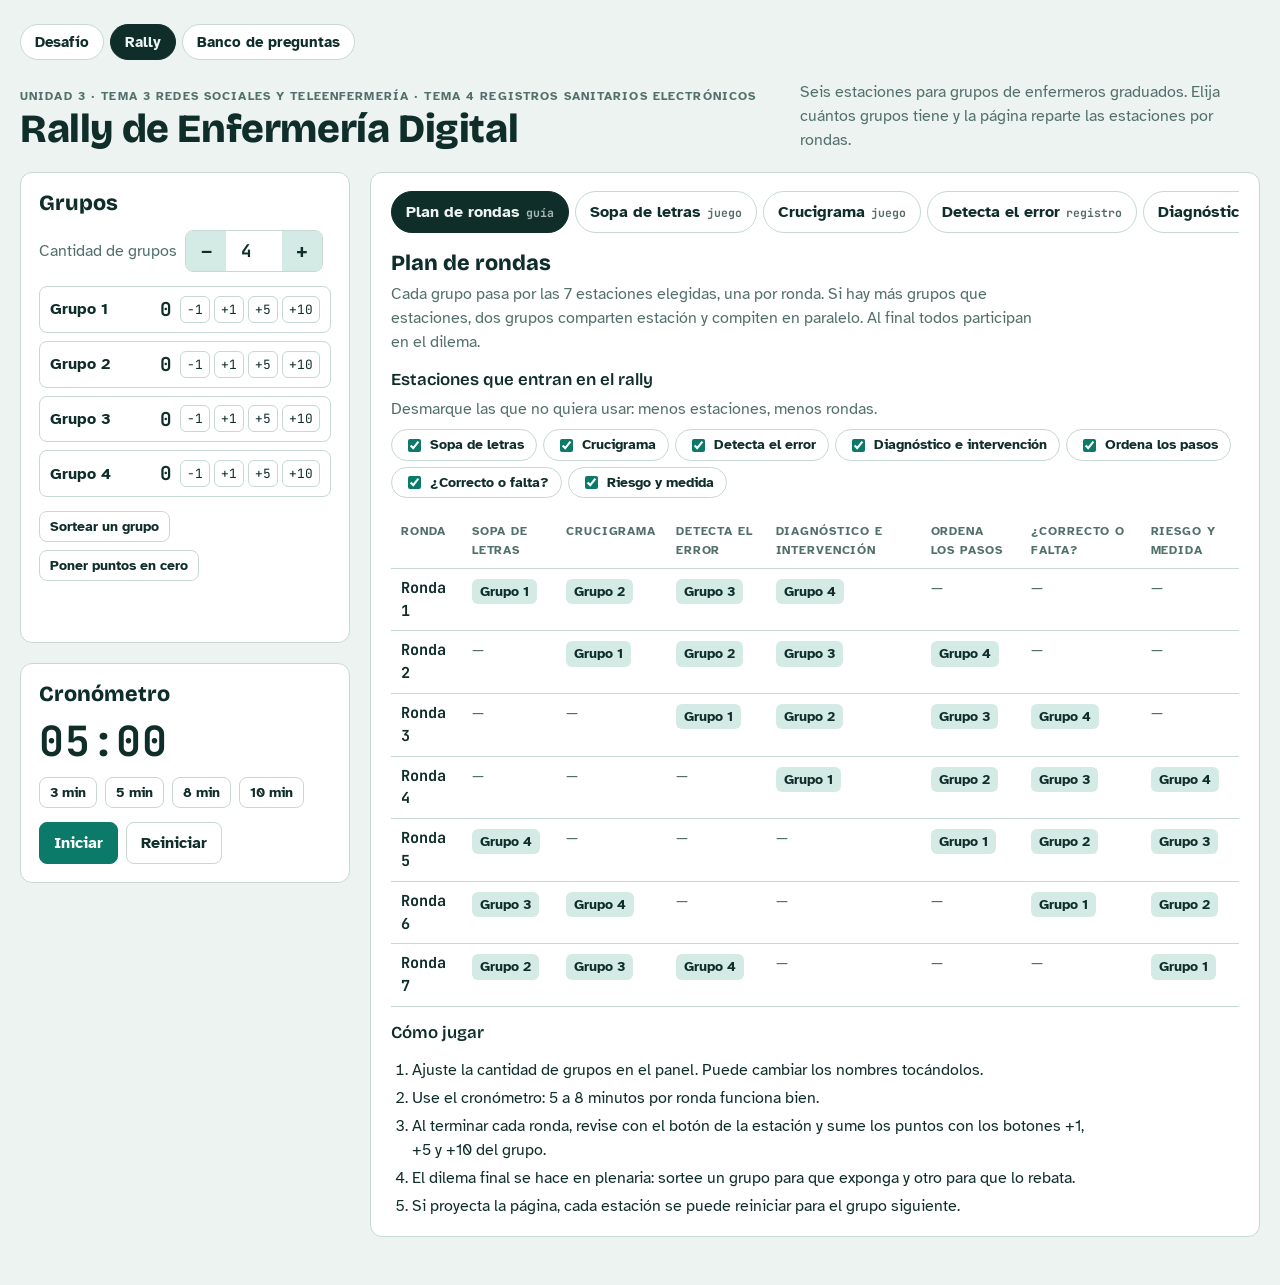
==== commit 1191a16f: "Agregar banco de preguntas avanzadas y menú entre juegos Nueva página banco-preguntas.html con las p" ====
--- a/rally.html
+++ b/rally.html
@@ -191,10 +191,19 @@
 .nrow select.no{border-color:var(--bad);background:var(--bad-soft)}
 .nhead{display:grid;grid-template-columns:minmax(0,1.3fr) minmax(0,1fr) minmax(0,1fr);gap:10px;padding:0 12px;font-size:.78rem;text-transform:uppercase;letter-spacing:.07em;color:var(--muted);font-weight:700}
 @media (max-width:760px){.nhead{display:none}}
+.gnav{display:flex;flex-wrap:wrap;gap:6px}
+.gnav a{border:1px solid var(--line);border-radius:999px;padding:6px 14px;font-weight:700;text-decoration:none;color:var(--ink);background:var(--surface);font-size:.92rem}
+.gnav a:hover{border-color:var(--accent)}
+.gnav a[aria-current="page"]{background:var(--ink);color:var(--bg);border-color:var(--ink)}
 </style>
 </head>
 <body>
 <div class="wrap">
+  <nav class="gnav" aria-label="Juegos y materiales">
+    <a href="index.html">Desafío</a>
+    <a href="rally.html" aria-current="page">Rally</a>
+    <a href="banco-preguntas.html">Banco de preguntas</a>
+  </nav>
   <header class="top">
     <div>
       <div class="eyebrow">Unidad 3 · Tema 3 Redes sociales y teleenfermería · Tema 4 Registros sanitarios electrónicos</div>
